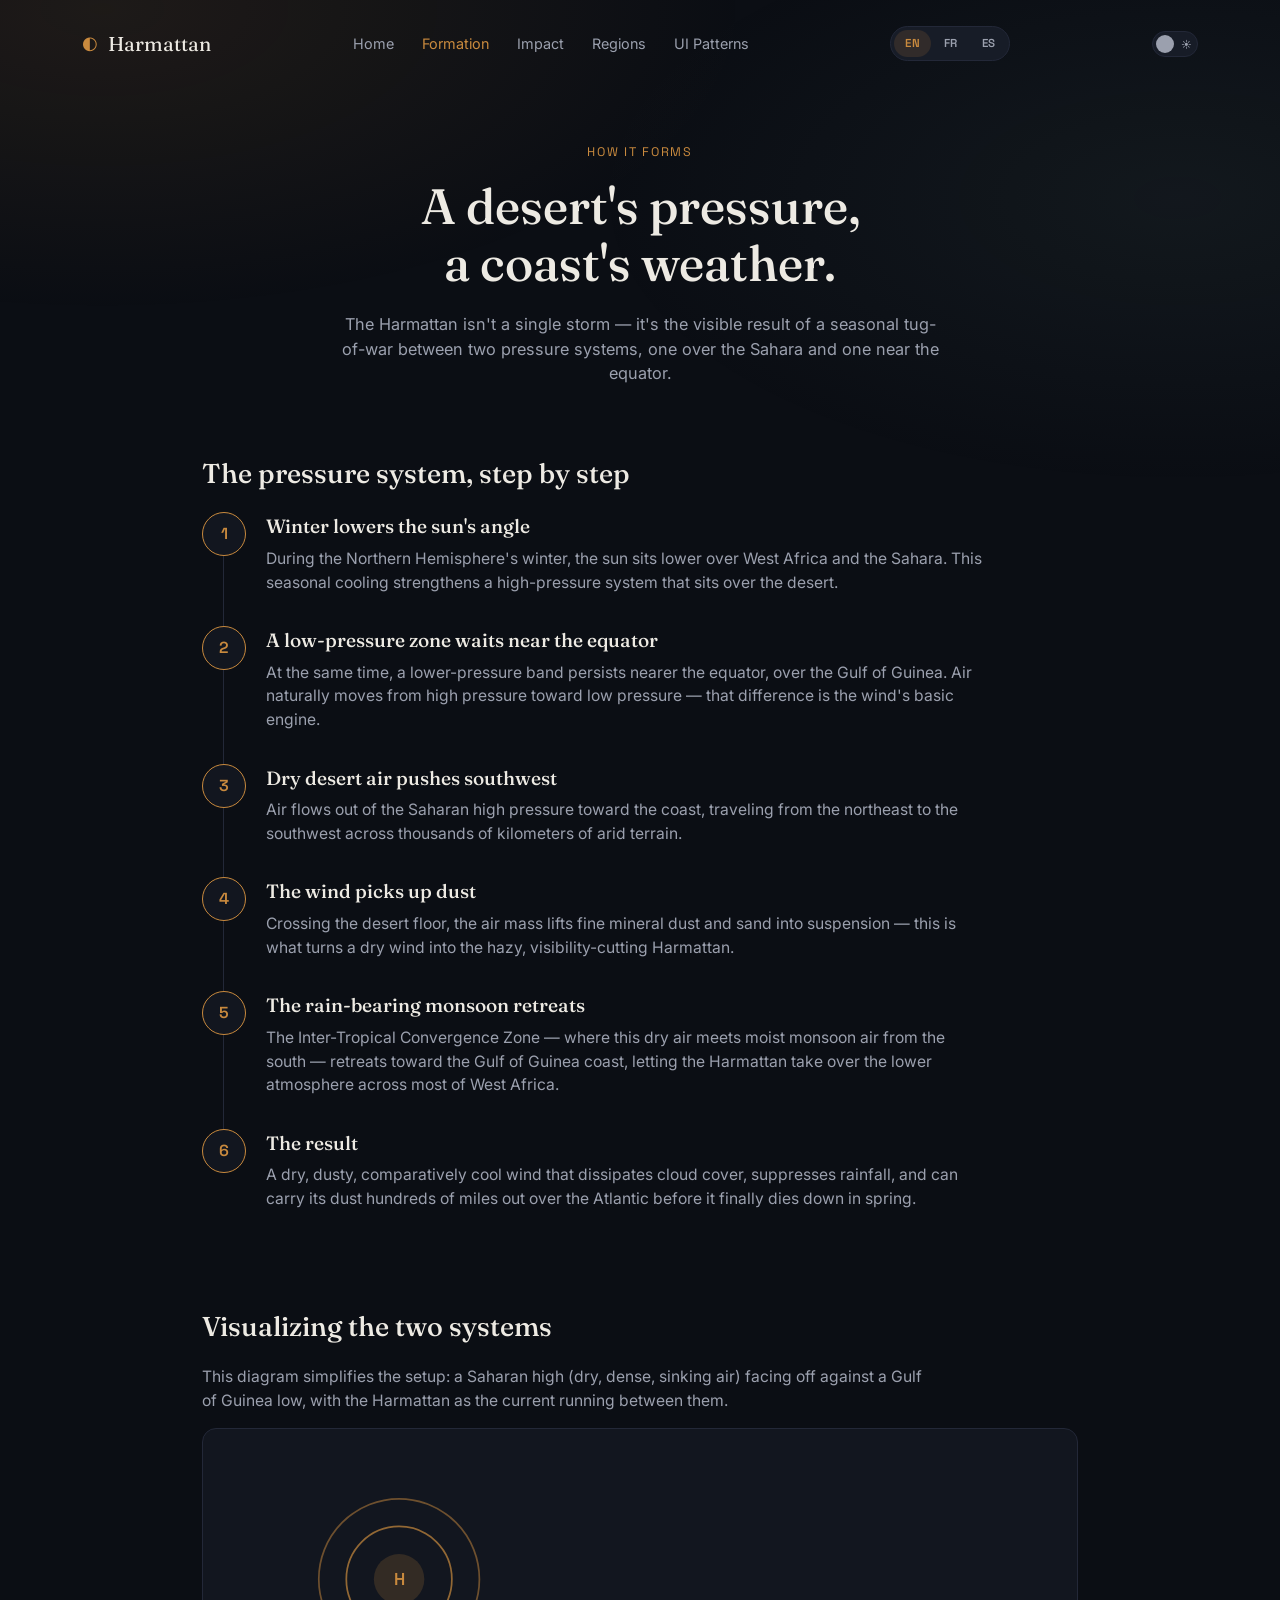
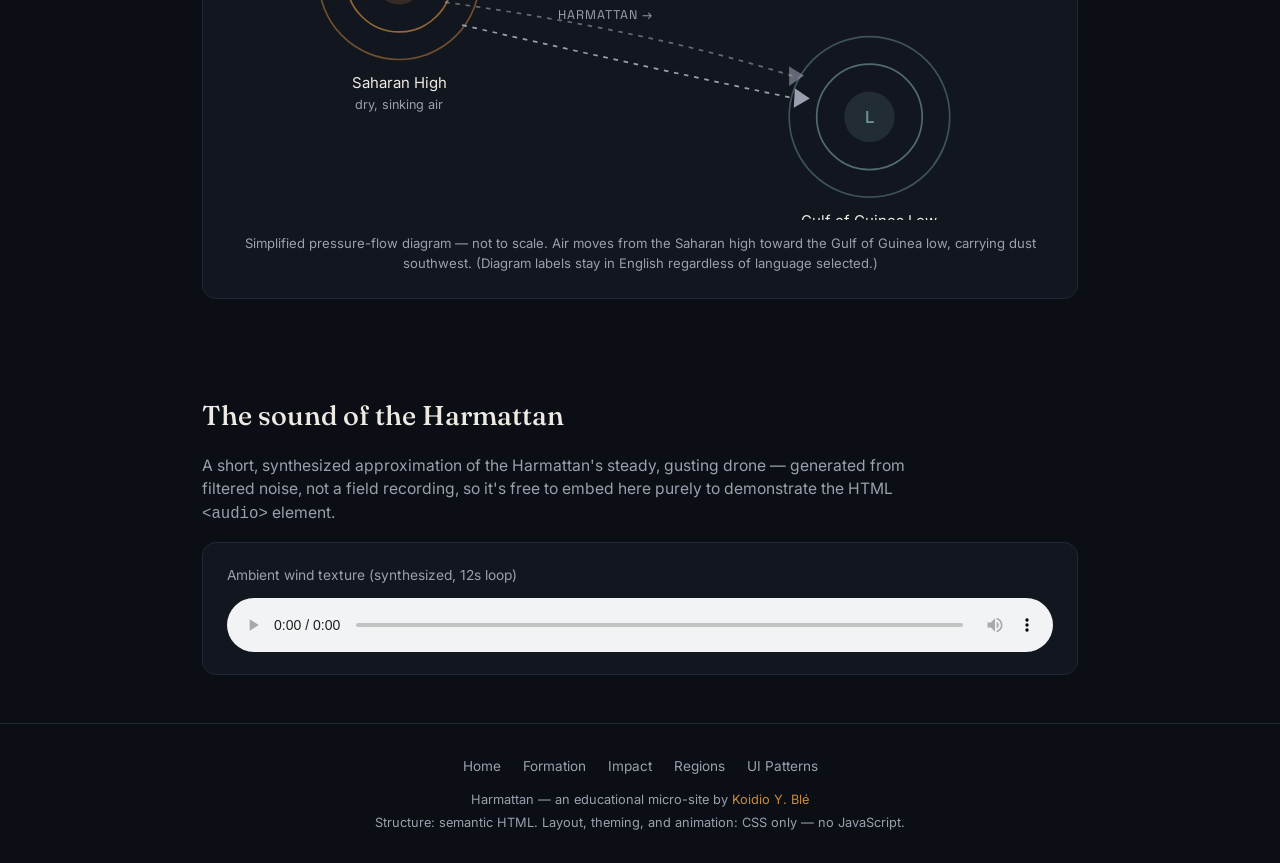
==== formation.html @ c4b786b5 "Add files via upload" ====
<!DOCTYPE html>
<html lang="en">
<head>
<meta charset="UTF-8">
<meta name="viewport" content="width=device-width, initial-scale=1.0">
<title>How the Harmattan forms — Harmattan</title>
<meta name="description" content="A step-by-step explanation of the atmospheric pressure systems that create the Harmattan wind each year.">
<link rel="preconnect" href="https://fonts.googleapis.com">
<link rel="preconnect" href="https://fonts.gstatic.com" crossorigin>
<link href="https://fonts.googleapis.com/css2?family=Fraunces:opsz,wght@9..144,400;9..144,500;9..144,600&family=Inter:wght@400;500;600&family=Space+Grotesk:wght@500;600;700&display=swap" rel="stylesheet">
<link rel="stylesheet" href="style.css">
</head>
<body>

  <div class="haze" aria-hidden="true"></div>

  <div class="controls visually-hidden-group">
    <input type="radio" name="lang" id="lang-en" checked>
    <input type="radio" name="lang" id="lang-fr">
    <input type="radio" name="lang" id="lang-es">
  </div>

  <header class="site-header">
    <div class="site-header__inner">
      <a href="index.html" class="brand">
        <span class="brand__mark">◐</span>
        <span class="brand__name">Harmattan</span>
      </a>
      <nav class="site-nav" aria-label="Main">
        <a href="index.html"><span lang="en">Home</span><span lang="fr">Accueil</span><span lang="es">Inicio</span></a>
        <a href="formation.html" aria-current="page"><span lang="en">Formation</span><span lang="fr">Formation</span><span lang="es">Formación</span></a>
        <a href="impact.html"><span lang="en">Impact</span><span lang="fr">Impact</span><span lang="es">Impacto</span></a>
        <a href="regions.html"><span lang="en">Regions</span><span lang="fr">Régions</span><span lang="es">Regiones</span></a>
        <a href="pricing.html"><span lang="en">UI Patterns</span><span lang="fr">Motifs UI</span><span lang="es">Patrones UI</span></a>
      </nav>
      <div class="lang-switch" role="group" aria-label="Language">
        <label for="lang-en" class="lang-switch__label">EN</label>
        <label for="lang-fr" class="lang-switch__label">FR</label>
        <label for="lang-es" class="lang-switch__label">ES</label>
      </div>
      <label class="switch switch--theme" aria-label="Toggle light and dark theme">
        <input type="checkbox" id="theme-switch">
        <span class="switch__track switch__track--theme"><span class="switch__thumb"></span></span>
      </label>
    </div>
  </header>

  <main>
    <section class="page-hero">
      <p class="eyebrow">
        <span lang="en">How it forms</span><span lang="fr">Comment il se forme</span><span lang="es">Cómo se forma</span>
      </p>
      <h1>
        <span lang="en">A desert's pressure,<br>a coast's weather.</span>
        <span lang="fr">La pression d'un désert,<br>la météo d'une côte.</span>
        <span lang="es">La presión de un desierto,<br>el clima de una costa.</span>
      </h1>
      <p class="page-hero__sub">
        <span lang="en">The Harmattan isn't a single storm — it's the visible result of a seasonal tug-of-war between two pressure systems, one over the Sahara and one near the equator.</span>
        <span lang="fr">L'Harmattan n'est pas une tempête isolée — c'est le résultat visible d'un bras de fer saisonnier entre deux systèmes de pression, l'un au-dessus du Sahara et l'autre près de l'équateur.</span>
        <span lang="es">El Harmattan no es una tormenta aislada: es el resultado visible de un pulso estacional entre dos sistemas de presión, uno sobre el Sahara y otro cerca del ecuador.</span>
      </p>
    </section>

    <section class="content-section">
      <h2>
        <span lang="en">The pressure system, step by step</span>
        <span lang="fr">Le système de pression, étape par étape</span>
        <span lang="es">El sistema de presión, paso a paso</span>
      </h2>
      <ol class="timeline">
        <li class="timeline__step">
          <span class="timeline__marker">1</span>
          <div class="timeline__body">
            <h3><span lang="en">Winter lowers the sun's angle</span><span lang="fr">L'hiver abaisse l'angle du soleil</span><span lang="es">El invierno reduce el ángulo del sol</span></h3>
            <p>
              <span lang="en">During the Northern Hemisphere's winter, the sun sits lower over West Africa and the Sahara. This seasonal cooling strengthens a high-pressure system that sits over the desert.</span>
              <span lang="fr">Pendant l'hiver de l'hémisphère Nord, le soleil est plus bas au-dessus de l'Afrique de l'Ouest et du Sahara. Ce refroidissement saisonnier renforce un système de haute pression installé sur le désert.</span>
              <span lang="es">Durante el invierno del hemisferio norte, el sol está más bajo sobre África Occidental y el Sahara. Este enfriamiento estacional fortalece un sistema de alta presión que se instala sobre el desierto.</span>
            </p>
          </div>
        </li>
        <li class="timeline__step">
          <span class="timeline__marker">2</span>
          <div class="timeline__body">
            <h3><span lang="en">A low-pressure zone waits near the equator</span><span lang="fr">Une zone de basse pression attend près de l'équateur</span><span lang="es">Una zona de baja presión espera cerca del ecuador</span></h3>
            <p>
              <span lang="en">At the same time, a lower-pressure band persists nearer the equator, over the Gulf of Guinea. Air naturally moves from high pressure toward low pressure — that difference is the wind's basic engine.</span>
              <span lang="fr">Dans le même temps, une bande de basse pression persiste plus près de l'équateur, au-dessus du golfe de Guinée. L'air se déplace naturellement de la haute vers la basse pression — cette différence est le moteur de base du vent.</span>
              <span lang="es">Al mismo tiempo, una franja de baja presión persiste más cerca del ecuador, sobre el golfo de Guinea. El aire se mueve naturalmente de la alta hacia la baja presión: esa diferencia es el motor básico del viento.</span>
            </p>
          </div>
        </li>
        <li class="timeline__step">
          <span class="timeline__marker">3</span>
          <div class="timeline__body">
            <h3><span lang="en">Dry desert air pushes southwest</span><span lang="fr">L'air sec du désert pousse vers le sud-ouest</span><span lang="es">El aire seco del desierto empuja hacia el suroeste</span></h3>
            <p>
              <span lang="en">Air flows out of the Saharan high pressure toward the coast, traveling from the northeast to the southwest across thousands of kilometers of arid terrain.</span>
              <span lang="fr">L'air s'écoule de la haute pression saharienne vers la côte, se déplaçant du nord-est vers le sud-ouest sur des milliers de kilomètres de terrain aride.</span>
              <span lang="es">El aire fluye desde la alta presión sahariana hacia la costa, desplazándose de noreste a suroeste a través de miles de kilómetros de terreno árido.</span>
            </p>
          </div>
        </li>
        <li class="timeline__step">
          <span class="timeline__marker">4</span>
          <div class="timeline__body">
            <h3><span lang="en">The wind picks up dust</span><span lang="fr">Le vent soulève la poussière</span><span lang="es">El viento levanta polvo</span></h3>
            <p>
              <span lang="en">Crossing the desert floor, the air mass lifts fine mineral dust and sand into suspension — this is what turns a dry wind into the hazy, visibility-cutting Harmattan.</span>
              <span lang="fr">En traversant le sol du désert, la masse d'air soulève de fines particules minérales et du sable en suspension — c'est ce qui transforme un vent sec en Harmattan brumeux, réduisant la visibilité.</span>
              <span lang="es">Al cruzar el suelo del desierto, la masa de aire levanta finas partículas minerales y arena en suspensión, lo que convierte un viento seco en el brumoso Harmattan que reduce la visibilidad.</span>
            </p>
          </div>
        </li>
        <li class="timeline__step">
          <span class="timeline__marker">5</span>
          <div class="timeline__body">
            <h3><span lang="en">The rain-bearing monsoon retreats</span><span lang="fr">La mousson porteuse de pluie recule</span><span lang="es">El monzón portador de lluvia se retira</span></h3>
            <p>
              <span lang="en">The Inter-Tropical Convergence Zone — where this dry air meets moist monsoon air from the south — retreats toward the Gulf of Guinea coast, letting the Harmattan take over the lower atmosphere across most of West Africa.</span>
              <span lang="fr">La zone de convergence intertropicale — où cet air sec rencontre l'air humide de la mousson venant du sud — recule vers la côte du golfe de Guinée, laissant l'Harmattan dominer la basse atmosphère sur la majeure partie de l'Afrique de l'Ouest.</span>
              <span lang="es">La zona de convergencia intertropical, donde este aire seco se encuentra con el aire húmedo del monzón proveniente del sur, retrocede hacia la costa del golfo de Guinea, permitiendo que el Harmattan domine la atmósfera baja en la mayor parte de África Occidental.</span>
            </p>
          </div>
        </li>
        <li class="timeline__step">
          <span class="timeline__marker">6</span>
          <div class="timeline__body">
            <h3><span lang="en">The result</span><span lang="fr">Le résultat</span><span lang="es">El resultado</span></h3>
            <p>
              <span lang="en">A dry, dusty, comparatively cool wind that dissipates cloud cover, suppresses rainfall, and can carry its dust hundreds of miles out over the Atlantic before it finally dies down in spring.</span>
              <span lang="fr">Un vent sec, poussiéreux et relativement frais qui dissipe la couverture nuageuse, supprime les précipitations, et peut transporter sa poussière sur des centaines de kilomètres au-dessus de l'Atlantique avant de finalement s'essouffler au printemps.</span>
              <span lang="es">Un viento seco, polvoriento y relativamente fresco que disipa la cobertura de nubes, suprime las precipitaciones y puede transportar su polvo cientos de kilómetros sobre el Atlántico antes de finalmente disiparse en primavera.</span>
            </p>
          </div>
        </li>
      </ol>
    </section>

    <section class="content-section">
      <h2>
        <span lang="en">Visualizing the two systems</span>
        <span lang="fr">Visualiser les deux systèmes</span>
        <span lang="es">Visualizando los dos sistemas</span>
      </h2>
      <p>
        <span lang="en">This diagram simplifies the setup: a Saharan high (dry, dense, sinking air) facing off against a Gulf of Guinea low, with the Harmattan as the current running between them.</span>
        <span lang="fr">Ce schéma simplifie la situation : un anticyclone saharien (air sec, dense, descendant) face à une dépression du golfe de Guinée, l'Harmattan étant le courant qui circule entre les deux.</span>
        <span lang="es">Este diagrama simplifica la situación: un anticiclón sahariano (aire seco, denso, descendente) frente a una baja presión del golfo de Guinea, con el Harmattan como la corriente que fluye entre ambos.</span>
      </p>
      <figure class="figure">
        <svg viewBox="0 0 720 320" xmlns="http://www.w3.org/2000/svg" role="img" aria-labelledby="pressure-diagram-title">
          <title id="pressure-diagram-title">Diagram of the Saharan high-pressure system pushing dry air southwest toward the Gulf of Guinea low-pressure zone</title>

          <circle cx="150" cy="110" r="70" fill="none" stroke="var(--accent)" stroke-width="1.5" opacity="0.5"/>
          <circle cx="150" cy="110" r="46" fill="none" stroke="var(--accent)" stroke-width="1.5" opacity="0.7"/>
          <circle cx="150" cy="110" r="22" fill="var(--accent)" opacity="0.18"/>
          <text x="150" y="115" text-anchor="middle" font-family="var(--font-mono)" font-size="15" font-weight="600" fill="var(--accent)">H</text>
          <text x="150" y="205" text-anchor="middle" font-family="var(--font-body)" font-size="13" fill="var(--text)">Saharan High</text>
          <text x="150" y="223" text-anchor="middle" font-family="var(--font-body)" font-size="11" fill="var(--text-dim)">dry, sinking air</text>

          <circle cx="560" cy="230" r="70" fill="none" stroke="var(--teal)" stroke-width="1.5" opacity="0.5"/>
          <circle cx="560" cy="230" r="46" fill="none" stroke="var(--teal)" stroke-width="1.5" opacity="0.7"/>
          <circle cx="560" cy="230" r="22" fill="var(--teal)" opacity="0.18"/>
          <text x="560" y="235" text-anchor="middle" font-family="var(--font-mono)" font-size="15" font-weight="600" fill="var(--teal)">L</text>
          <text x="560" y="325" text-anchor="middle" font-family="var(--font-body)" font-size="13" fill="var(--text)">Gulf of Guinea Low</text>

          <path d="M 205 150 Q 380 190 500 215" fill="none" stroke="var(--text-dim)" stroke-width="1.5" stroke-dasharray="4 5"/>
          <path d="M 495 205 L 508 214 L 494 222 Z" fill="var(--text-dim)"/>

          <path d="M 190 130 Q 370 155 495 195" fill="none" stroke="var(--text-dim)" stroke-width="1.5" stroke-dasharray="4 5" opacity="0.6"/>
          <path d="M 490 186 L 503 194 L 490 203 Z" fill="var(--text-dim)" opacity="0.6"/>

          <text x="330" y="145" text-anchor="middle" font-family="var(--font-mono)" font-size="11" letter-spacing="0.08em" fill="var(--text-dim)">HARMATTAN →</text>
        </svg>
        <figcaption>
          <span lang="en">Simplified pressure-flow diagram — not to scale. Air moves from the Saharan high toward the Gulf of Guinea low, carrying dust southwest. (Diagram labels stay in English regardless of language selected.)</span>
          <span lang="fr">Schéma simplifié du flux de pression — pas à l'échelle. L'air se déplace de l'anticyclone saharien vers la dépression du golfe de Guinée, transportant la poussière vers le sud-ouest. (Les étiquettes du schéma restent en anglais quelle que soit la langue choisie.)</span>
          <span lang="es">Diagrama simplificado del flujo de presión, sin escala. El aire se mueve desde el anticiclón sahariano hacia la baja presión del golfo de Guinea, transportando polvo hacia el suroeste. (Las etiquetas del diagrama permanecen en inglés sin importar el idioma elegido.)</span>
        </figcaption>
      </figure>
    </section>

    <section class="content-section">
      <h2>
        <span lang="en">The sound of the Harmattan</span>
        <span lang="fr">Le son de l'Harmattan</span>
        <span lang="es">El sonido del Harmattan</span>
      </h2>
      <p>
        <span lang="en">A short, synthesized approximation of the Harmattan's steady, gusting drone — generated from filtered noise, not a field recording, so it's free to embed here purely to demonstrate the HTML <code>&lt;audio&gt;</code> element.</span>
        <span lang="fr">Une courte approximation synthétisée du bourdonnement constant et venteux de l'Harmattan — générée à partir de bruit filtré, et non d'un enregistrement de terrain, ce qui permet de l'intégrer ici librement pour démontrer l'élément HTML <code>&lt;audio&gt;</code>.</span>
        <span lang="es">Una breve aproximación sintetizada del zumbido constante y racheado del Harmattan, generada a partir de ruido filtrado y no de una grabación de campo, por lo que se puede incorporar aquí libremente solo para demostrar el elemento HTML <code>&lt;audio&gt;</code>.</span>
      </p>
      <div class="audio-block">
        <p>
          <span lang="en">Ambient wind texture (synthesized, 12s loop)</span>
          <span lang="fr">Texture sonore de vent ambiant (synthétisée, boucle de 12 s)</span>
          <span lang="es">Textura de viento ambiental (sintetizada, bucle de 12 s)</span>
        </p>
        <audio controls loop>
          <source src="assets/wind-ambience.wav" type="audio/wav">
          <span lang="en">Your browser doesn't support embedded audio — you can still open <a href="assets/wind-ambience.wav">the audio file directly</a>.</span>
          <span lang="fr">Votre navigateur ne prend pas en charge l'audio intégré — vous pouvez tout de même ouvrir <a href="assets/wind-ambience.wav">le fichier audio directement</a>.</span>
          <span lang="es">Tu navegador no admite audio incorporado — aún puedes abrir <a href="assets/wind-ambience.wav">el archivo de audio directamente</a>.</span>
        </audio>
      </div>
    </section>
  </main>

  <footer class="site-footer-unified">
    <nav class="site-footer-unified__nav" aria-label="Footer">
      <a href="index.html"><span lang="en">Home</span><span lang="fr">Accueil</span><span lang="es">Inicio</span></a>
      <a href="formation.html"><span lang="en">Formation</span><span lang="fr">Formation</span><span lang="es">Formación</span></a>
      <a href="impact.html"><span lang="en">Impact</span><span lang="fr">Impact</span><span lang="es">Impacto</span></a>
      <a href="regions.html"><span lang="en">Regions</span><span lang="fr">Régions</span><span lang="es">Regiones</span></a>
      <a href="pricing.html"><span lang="en">UI Patterns</span><span lang="fr">Motifs UI</span><span lang="es">Patrones UI</span></a>
    </nav>
    <p>
      <span lang="en">Harmattan — an educational micro-site by</span>
      <span lang="fr">Harmattan — un micro-site éducatif par</span>
      <span lang="es">Harmattan — un micrositio educativo por</span>
      <a class="brand-link" href="https://koidioble.com">Koidio Y. Blé</a>
    </p>
    <p>
      <span lang="en">Structure: semantic HTML. Layout, theming, and animation: CSS only — no JavaScript.</span>
      <span lang="fr">Structure : HTML sémantique. Mise en page, thèmes et animation : CSS uniquement — sans JavaScript.</span>
      <span lang="es">Estructura: HTML semántico. Diseño, temas y animación: solo CSS, sin JavaScript.</span>
    </p>
  </footer>

</body>
</html>
---- style.css ----
/* ============================
   Tokens
   ============================ */
:root {
  --bg:          #0B0E14;
  --surface:     #12161F;
  --surface-2:   #171C27;
  --border:      #232838;
  --text:        #EDEAE3;
  --text-dim:    #9BA0AE;
  --accent:      #C98A3E;
  --accent-soft: rgba(201, 138, 62, 0.14);
  --teal:        #6B8F8F;
  --shadow:      0 20px 60px rgba(0, 0, 0, 0.45);

  --font-display: 'Fraunces', serif;
  --font-body:    'Inter', sans-serif;
  --font-mono:    'Space Grotesk', sans-serif;
}

/* Light theme: swapped in purely with CSS when #theme-switch is checked,
   anywhere in the document — no JavaScript, no class toggling. */
:root:has(#theme-switch:checked) {
  --bg:          #F1EAD9;
  --surface:     #FFFFFF;
  --surface-2:   #ECE3CE;
  --border:      #DED2B3;
  --text:        #221D14;
  --text-dim:    #6E6350;
  --accent-soft: rgba(201, 138, 62, 0.18);
  --shadow:      0 20px 50px rgba(80, 60, 20, 0.12);
}

/* ============================
   Reset
   ============================ */
* { margin: 0; padding: 0; box-sizing: border-box; }

html { scroll-behavior: smooth; }

body {
  background: var(--bg);
  color: var(--text);
  font-family: var(--font-body);
  line-height: 1.5;
  overflow-x: hidden;
  position: relative;
  transition: background 0.35s ease, color 0.35s ease;
}

a { color: inherit; text-decoration: none; }
ul { list-style: none; }

:focus-visible {
  outline: 2px solid var(--accent);
  outline-offset: 3px;
}

/* ============================
   Signature element: the haze
   A slow, faint drift of warm light across the dark sky.
   ============================ */
.haze {
  position: fixed;
  inset: -20% -20%;
  z-index: 0;
  pointer-events: none;
  background:
    radial-gradient(60% 40% at 20% 15%, rgba(201, 138, 62, 0.10), transparent 60%),
    radial-gradient(50% 35% at 80% 30%, rgba(107, 143, 143, 0.08), transparent 65%);
  animation: drift 40s ease-in-out infinite alternate;
}

@keyframes drift {
  from { transform: translateX(-2%) translateY(0); }
  to   { transform: translateX(2%) translateY(1%); }
}

@media (prefers-reduced-motion: reduce) {
  .haze { animation: none; }
}

/* ============================
   Language switching (pure CSS via :has())
   Default = English. Radios anywhere in the document flip visibility
   of every [lang] span through the same mechanism.
   ============================ */
.visually-hidden-group {
  position: absolute;
  width: 1px;
  height: 1px;
  overflow: hidden;
  clip: rect(0 0 0 0);
  white-space: nowrap;
}

.visually-hidden {
  position: absolute;
  width: 1px;
  height: 1px;
  overflow: hidden;
  clip: rect(0 0 0 0);
  white-space: nowrap;
}

[lang="fr"], [lang="es"] { display: none; }
[lang="en"] { display: inline; }

body:has(#lang-fr:checked) [lang="en"],
body:has(#lang-fr:checked) [lang="es"] { display: none; }
body:has(#lang-fr:checked) [lang="fr"] { display: inline; }

body:has(#lang-es:checked) [lang="en"],
body:has(#lang-es:checked) [lang="fr"] { display: none; }
body:has(#lang-es:checked) [lang="es"] { display: inline; }

.lang-switch {
  display: flex;
  gap: 2px;
  padding: 3px;
  background: var(--surface-2);
  border: 1px solid var(--border);
  border-radius: 999px;
}

.lang-switch__label {
  font-family: var(--font-mono);
  font-size: 0.72rem;
  font-weight: 600;
  letter-spacing: 0.03em;
  padding: 5px 11px;
  border-radius: 999px;
  color: var(--text-dim);
  cursor: pointer;
  transition: background 0.2s ease, color 0.2s ease;
}

.lang-switch__label:hover { color: var(--text); }

body:has(#lang-en:checked) .lang-switch__label[for="lang-en"],
body:has(#lang-fr:checked) .lang-switch__label[for="lang-fr"],
body:has(#lang-es:checked) .lang-switch__label[for="lang-es"] {
  background: var(--accent-soft);
  color: var(--accent);
}

/* ============================
   Theme toggle (pure CSS via :has(), styling lives on :root above)
   ============================ */
.switch--theme {
  position: relative;
  display: inline-flex;
  width: 46px;
  height: 26px;
  cursor: pointer;
}

.switch__track--theme {
  position: absolute;
  inset: 0;
  background: var(--surface-2);
  border: 1px solid var(--border);
  border-radius: 999px;
  transition: background 0.2s ease, border-color 0.2s ease;
}

.switch__track--theme::before,
.switch__track--theme::after {
  position: absolute;
  top: 50%;
  transform: translateY(-50%);
  font-size: 10px;
  line-height: 1;
}

.switch__track--theme::before {
  content: '☾';
  left: 5px;
  color: var(--text-dim);
}

.switch__track--theme::after {
  content: '☀';
  right: 5px;
  color: var(--text-dim);
}

.switch--theme .switch__thumb {
  position: absolute;
  top: 3px;
  left: 3px;
  width: 18px;
  height: 18px;
  border-radius: 50%;
  background: var(--text-dim);
  transition: transform 0.25s ease, background 0.25s ease;
  z-index: 1;
}

body:has(#theme-switch:checked) .switch__track--theme {
  background: var(--accent-soft);
  border-color: var(--accent);
}

body:has(#theme-switch:checked) .switch--theme .switch__thumb {
  transform: translateX(20px);
  background: var(--accent);
}

/* ============================
   Unified site header (used on every page)
   ============================ */
.site-header {
  position: relative;
  z-index: 5;
}

.site-header__inner {
  display: flex;
  align-items: center;
  justify-content: space-between;
  max-width: 1180px;
  margin: 0 auto;
  padding: 26px 32px;
}

.brand {
  display: flex;
  align-items: center;
  gap: 10px;
  font-family: var(--font-display);
  font-size: 1.25rem;
  color: var(--text);
}

.brand__mark { color: var(--accent); font-size: 1.1rem; }

.site-nav {
  display: flex;
  align-items: center;
  gap: 28px;
  font-size: 0.9rem;
  color: var(--text-dim);
}

.site-nav a { transition: color 0.2s ease; }
.site-nav a:hover { color: var(--text); }
.site-nav a[aria-current="page"] { color: var(--accent); }

.playground-note {
  position: relative;
  z-index: 2;
  max-width: 720px;
  margin: 0 auto 8px;
  padding: 14px 32px;
  text-align: center;
  font-size: 0.85rem;
  color: var(--text-dim);
}

.playground-note a { color: var(--accent); }

/* ============================
   Shared content-page layout
   ============================ */
.page-hero {
  position: relative;
  z-index: 2;
  max-width: 820px;
  margin: 0 auto;
  padding: 56px 32px 20px;
  text-align: center;
}

.page-hero .eyebrow { margin-bottom: 16px; }

.page-hero h1 {
  font-family: var(--font-display);
  font-weight: 500;
  font-size: clamp(2rem, 4.6vw, 3.1rem);
  line-height: 1.15;
}

.page-hero__sub {
  margin: 20px auto 0;
  max-width: 600px;
  color: var(--text-dim);
  font-size: 1.02rem;
}

.content-section {
  position: relative;
  z-index: 2;
  max-width: 940px;
  margin: 0 auto;
  padding: 48px 32px;
}

.content-section h2 {
  font-family: var(--font-display);
  font-weight: 500;
  font-size: 1.7rem;
  margin-bottom: 18px;
}

.content-section h3 {
  font-family: var(--font-display);
  font-weight: 500;
  font-size: 1.2rem;
  margin-bottom: 10px;
}

.content-section p {
  color: var(--text-dim);
  font-size: 0.98rem;
  margin-bottom: 16px;
  max-width: 72ch;
}

.content-section p:last-child { margin-bottom: 0; }

.source-note {
  font-size: 0.82rem !important;
  font-style: italic;
  opacity: 0.8;
}

/* ============================
   Quick-facts table (Home)
   ============================ */
.data-table-wrap {
  overflow-x: auto;
  border: 1px solid var(--border);
  border-radius: 14px;
  background: var(--surface);
}

.data-table {
  width: 100%;
  border-collapse: collapse;
  font-size: 0.92rem;
}

.data-table caption {
  text-align: left;
  padding: 18px 22px 4px;
  font-family: var(--font-mono);
  font-size: 0.72rem;
  letter-spacing: 0.1em;
  text-transform: uppercase;
  color: var(--accent);
}

.data-table th,
.data-table td {
  text-align: left;
  padding: 14px 22px;
  border-top: 1px solid var(--border);
  vertical-align: top;
}

.data-table thead th {
  border-top: none;
  color: var(--text-dim);
  font-weight: 500;
  font-size: 0.78rem;
  text-transform: uppercase;
  letter-spacing: 0.06em;
}

.data-table tbody th {
  color: var(--text);
  font-weight: 600;
  white-space: nowrap;
  width: 30%;
}

.data-table td { color: var(--text-dim); }

.data-table tbody tr {
  transition: background 0.2s ease;
}

.data-table tbody tr:hover {
  background: var(--surface-2);
}

/* ============================
   Page nav cards (Home: "what's on this site")
   ============================ */
.page-grid {
  display: grid;
  grid-template-columns: repeat(3, 1fr);
  gap: 20px;
}

.page-card {
  display: block;
  background: var(--surface);
  border: 1px solid var(--border);
  border-radius: 14px;
  padding: 26px;
  transition: transform 0.25s ease, border-color 0.25s ease;
}

.page-card:hover {
  transform: translateY(-4px);
  border-color: var(--accent);
}

.page-card__index {
  font-family: var(--font-mono);
  font-size: 0.75rem;
  color: var(--accent);
  margin-bottom: 10px;
}

.page-card h3 { margin-bottom: 8px; }

.page-card p {
  font-size: 0.88rem;
  margin-bottom: 0;
}

/* ============================
   Timeline (Formation page)
   ============================ */
.timeline {
  display: flex;
  flex-direction: column;
  gap: 0;
}

.timeline__step {
  position: relative;
  display: grid;
  grid-template-columns: 44px 1fr;
  gap: 20px;
  padding-bottom: 32px;
}

.timeline__step:last-child { padding-bottom: 0; }

.timeline__marker {
  width: 44px;
  height: 44px;
  border-radius: 50%;
  background: var(--surface);
  border: 1px solid var(--accent);
  color: var(--accent);
  font-family: var(--font-mono);
  font-weight: 600;
  display: flex;
  align-items: center;
  justify-content: center;
  position: relative;
  z-index: 1;
}

.timeline__step:not(:last-child)::before {
  content: '';
  position: absolute;
  left: 21px;
  top: 44px;
  bottom: -32px;
  width: 1px;
  background: var(--border);
}

.timeline__body h3 { margin-bottom: 6px; }
.timeline__body p { margin-bottom: 0; }

/* ============================
   SVG figures
   ============================ */
.figure {
  margin: 8px 0 0;
  background: var(--surface);
  border: 1px solid var(--border);
  border-radius: 14px;
  padding: 24px;
}

.figure svg { width: 100%; height: auto; display: block; }

.figure figcaption {
  margin-top: 14px;
  font-size: 0.82rem;
  color: var(--text-dim);
  text-align: center;
}

/* ============================
   Audio block
   ============================ */
.audio-block {
  display: flex;
  flex-direction: column;
  gap: 12px;
  background: var(--surface);
  border: 1px solid var(--border);
  border-radius: 14px;
  padding: 22px 24px;
}

.audio-block p {
  margin: 0;
  font-size: 0.86rem;
}

.audio-block audio {
  width: 100%;
}

/* ============================
   Impact cards (Impact page)
   ============================ */
.impact-grid {
  display: grid;
  grid-template-columns: repeat(2, 1fr);
  gap: 20px;
  margin-bottom: 40px;
}

.impact-card {
  background: var(--surface);
  border: 1px solid var(--border);
  border-radius: 14px;
  padding: 26px;
  transition: transform 0.25s ease, border-color 0.25s ease;
}

.impact-card:hover {
  transform: translateY(-3px);
  border-color: #2c3244;
}

.impact-card__icon {
  width: 36px;
  height: 36px;
  margin-bottom: 14px;
  color: var(--accent);
}

.impact-card h3 { margin-bottom: 8px; }
.impact-card p { font-size: 0.9rem; margin-bottom: 0; }

/* ============================
   CSS-only bar chart (Regions page)
   ============================ */
.bar-chart {
  display: flex;
  flex-direction: column;
  gap: 16px;
}

.bar-row {
  display: grid;
  grid-template-columns: 160px 1fr 60px;
  align-items: center;
  gap: 14px;
  font-size: 0.88rem;
}

.bar-row__label { color: var(--text); }

.bar-row__track {
  background: var(--surface-2);
  border: 1px solid var(--border);
  border-radius: 999px;
  height: 14px;
  overflow: hidden;
}

.bar-row__fill {
  height: 100%;
  background: linear-gradient(90deg, var(--accent), var(--teal));
  border-radius: 999px;
  animation: bar-grow 1.1s ease-out both;
  transform-origin: left;
}

@keyframes bar-grow {
  from { transform: scaleX(0); }
  to   { transform: scaleX(1); }
}

@media (prefers-reduced-motion: reduce) {
  .bar-row__fill { animation: none; }
}

.bar-row__value {
  text-align: right;
  color: var(--text-dim);
  font-family: var(--font-mono);
  font-size: 0.82rem;
}

/* ============================
   Sources list
   ============================ */
.sources-list {
  display: flex;
  flex-direction: column;
  gap: 10px;
  padding-left: 0;
}

.sources-list li {
  list-style: none;
  padding-left: 20px;
  position: relative;
  font-size: 0.9rem;
  color: var(--text-dim);
}

.sources-list li::before {
  content: '—';
  position: absolute;
  left: 0;
  color: var(--accent);
}

.sources-list a { color: var(--text); text-decoration: underline; text-decoration-color: var(--border); }
.sources-list a:hover { text-decoration-color: var(--accent); }

/* ============================
   Unified site footer
   ============================ */
.site-footer-unified {
  position: relative;
  z-index: 2;
  border-top: 1px solid var(--border);
  padding: 32px;
  text-align: center;
}

.site-footer-unified__nav {
  display: flex;
  justify-content: center;
  gap: 22px;
  margin-bottom: 14px;
  font-size: 0.85rem;
}

.site-footer-unified__nav a { color: var(--text-dim); }
.site-footer-unified__nav a:hover { color: var(--text); }

.site-footer-unified p {
  font-size: 0.8rem;
  color: var(--text-dim);
  margin: 4px 0 0;
}

.site-footer-unified a.brand-link { color: var(--accent); }

/* ============================
   Fade-in entrance (subtle, respects reduced motion)
   ============================ */
@keyframes fade-up {
  from { opacity: 0; transform: translateY(8px); }
  to   { opacity: 1; transform: translateY(0); }
}

.page-hero, .content-section {
  animation: fade-up 0.5s ease-out both;
}

@media (prefers-reduced-motion: reduce) {
  .page-hero, .content-section { animation: none; }
}

@media (max-width: 880px) {
  .page-grid { grid-template-columns: 1fr; }
  .impact-grid { grid-template-columns: 1fr; }
  .bar-row { grid-template-columns: 110px 1fr 50px; }
  .site-nav { gap: 16px; }
}

@media (max-width: 620px) {
  .site-nav a:not([aria-current]) { font-size: 0.84rem; }
  .data-table th, .data-table td { padding: 10px 14px; }
}

/* ============================
   Nav
   ============================ */
.nav {
  position: relative;
  z-index: 2;
  display: flex;
  align-items: center;
  justify-content: space-between;
  max-width: 1180px;
  margin: 0 auto;
  padding: 28px 32px;
}

.nav__brand {
  display: flex;
  align-items: center;
  gap: 10px;
  font-family: var(--font-display);
  font-size: 1.25rem;
  letter-spacing: 0.01em;
}

.nav__mark {
  color: var(--accent);
  font-size: 1.1rem;
}

.nav__right {
  display: flex;
  align-items: center;
  gap: 22px;
}

.nav__links {
  display: flex;
  align-items: center;
  gap: 32px;
  font-size: 0.92rem;
  color: var(--text-dim);
}

.nav__links a:hover { color: var(--text); }

.nav__cta {
  border: 1px solid var(--border);
  padding: 8px 18px;
  border-radius: 999px;
  color: var(--text) !important;
  transition: border-color 0.2s ease;
}

.nav__cta:hover { border-color: var(--accent); }

/* ============================
   Hero
   ============================ */
.hero {
  position: relative;
  z-index: 2;
  max-width: 780px;
  margin: 0 auto;
  padding: 64px 32px 40px;
  text-align: center;
}

.eyebrow {
  font-family: var(--font-mono);
  font-size: 0.78rem;
  letter-spacing: 0.14em;
  text-transform: uppercase;
  color: var(--accent);
  margin-bottom: 18px;
}

.hero h1 {
  font-family: var(--font-display);
  font-weight: 500;
  font-size: clamp(2.2rem, 5vw, 3.4rem);
  line-height: 1.12;
  letter-spacing: -0.01em;
}

.hero__sub {
  margin: 22px auto 0;
  max-width: 520px;
  color: var(--text-dim);
  font-size: 1.02rem;
}

/* ============================
   Billing toggle (pure CSS, no JS)
   ============================ */
.toggle {
  display: flex;
  align-items: center;
  justify-content: center;
  gap: 16px;
  margin-top: 44px;
}

.toggle__label {
  font-size: 0.92rem;
  color: var(--text-dim);
  transition: color 0.2s ease;
}

.toggle__save {
  display: inline-block;
  margin-left: 6px;
  padding: 2px 8px;
  border-radius: 999px;
  background: var(--accent-soft);
  color: var(--accent);
  font-family: var(--font-mono);
  font-size: 0.72rem;
  font-weight: 600;
}

.switch {
  position: relative;
  display: inline-block;
  width: 46px;
  height: 26px;
}

.switch input {
  position: absolute;
  opacity: 0;
  width: 100%;
  height: 100%;
  margin: 0;
  cursor: pointer;
  z-index: 1;
}

.switch__track {
  position: absolute;
  inset: 0;
  background: var(--surface-2);
  border: 1px solid var(--border);
  border-radius: 999px;
  transition: background 0.2s ease, border-color 0.2s ease;
}

.switch__thumb {
  position: absolute;
  top: 3px;
  left: 3px;
  width: 18px;
  height: 18px;
  border-radius: 50%;
  background: var(--text-dim);
  transition: transform 0.25s ease, background 0.25s ease;
}

.switch input:checked ~ .switch__track {
  background: var(--accent-soft);
  border-color: var(--accent);
}

.switch input:checked ~ .switch__track .switch__thumb {
  transform: translateX(20px);
  background: var(--accent);
}

/* Default state: monthly prices show, yearly hidden */
.price-year { display: none; }
.price-month { display: inline; }

/* When checked: flip which price shows, using :has() at the container level */
.toggle:has(#billing-toggle:checked) .price-month { display: none; }
.toggle:has(#billing-toggle:checked) .price-year  { display: inline; }
.toggle:has(#billing-toggle:checked) .toggle__label--month { color: var(--text-dim); }
.toggle:has(#billing-toggle:checked) .toggle__label--year  { color: var(--text); }
.toggle:not(:has(#billing-toggle:checked)) .toggle__label--month { color: var(--text); }

/* Fallback for browsers without :has() -- prices default to monthly, still fully usable */

/* ============================
   Pricing cards
   ============================ */
.plans {
  position: relative;
  z-index: 2;
  max-width: 1080px;
  margin: 56px auto 0;
  padding: 0 32px 100px;
  display: grid;
  grid-template-columns: repeat(3, 1fr);
  gap: 24px;
  align-items: start;
}

.plan {
  background: var(--surface);
  border: 1px solid var(--border);
  border-radius: 18px;
  padding: 36px 28px;
  display: flex;
  flex-direction: column;
  gap: 24px;
  transition: transform 0.25s ease, border-color 0.25s ease;
}

.plan:hover {
  transform: translateY(-4px);
  border-color: #2c3244;
}

.plan--featured {
  background: linear-gradient(180deg, var(--surface-2), var(--surface));
  border-color: var(--accent);
  box-shadow: var(--shadow);
  position: relative;
  transform: translateY(-10px);
}

.plan--featured:hover { transform: translateY(-14px); }

.plan__badge {
  position: absolute;
  top: -13px;
  left: 28px;
  background: var(--accent);
  color: #17110a;
  font-family: var(--font-mono);
  font-size: 0.7rem;
  font-weight: 700;
  letter-spacing: 0.04em;
  text-transform: uppercase;
  padding: 4px 12px;
  border-radius: 999px;
}

.plan__head h2 {
  font-family: var(--font-display);
  font-weight: 500;
  font-size: 1.5rem;
}

.plan__desc {
  margin-top: 8px;
  color: var(--text-dim);
  font-size: 0.92rem;
  min-height: 42px;
}

.plan__price {
  font-family: var(--font-mono);
  font-weight: 600;
  font-size: 2.6rem;
  display: flex;
  align-items: baseline;
  gap: 6px;
}

.plan__period {
  font-family: var(--font-body);
  font-weight: 400;
  font-size: 0.95rem;
  color: var(--text-dim);
}

.plan__features {
  display: flex;
  flex-direction: column;
  gap: 12px;
  font-size: 0.92rem;
  color: var(--text);
  flex-grow: 1;
}

.plan__features li {
  padding-left: 22px;
  position: relative;
  color: var(--text-dim);
}

.plan__features li::before {
  content: '—';
  position: absolute;
  left: 0;
  color: var(--accent);
}

.plan__cta {
  display: block;
  text-align: center;
  padding: 13px;
  border-radius: 10px;
  font-weight: 500;
  font-size: 0.95rem;
  transition: opacity 0.2s ease, background 0.2s ease;
}

.plan__cta--solid {
  background: var(--accent);
  color: #17110a;
}

.plan__cta--solid:hover { opacity: 0.88; }

.plan__cta--ghost {
  border: 1px solid var(--border);
  color: var(--text);
}

.plan__cta--ghost:hover { border-color: var(--accent); }

/* ============================
   FAQ
   ============================ */
.faq {
  position: relative;
  z-index: 2;
  max-width: 1080px;
  margin: 0 auto;
  padding: 0 32px 120px;
}

.faq h3 {
  font-family: var(--font-display);
  font-weight: 500;
  font-size: 1.7rem;
  text-align: center;
  margin-bottom: 44px;
}

.faq__grid {
  display: grid;
  grid-template-columns: repeat(3, 1fr);
  gap: 28px;
}

.faq__item h4 {
  font-size: 1rem;
  margin-bottom: 10px;
}

.faq__item p {
  color: var(--text-dim);
  font-size: 0.9rem;
}

/* ============================
   Footer
   ============================ */
.site-footer {
  position: relative;
  z-index: 2;
  border-top: 1px solid var(--border);
  padding: 28px 32px;
  display: flex;
  justify-content: center;
  gap: 10px;
  flex-wrap: wrap;
  color: var(--text-dim);
  font-size: 0.82rem;
}

.site-footer__dot { color: var(--border); }

/* ============================
   Sign-in modal (pure CSS via :target)
   ============================ */
.modal {
  position: fixed;
  inset: 0;
  z-index: 100;
  display: none;
  align-items: center;
  justify-content: center;
  padding: 24px;
}

.modal:target {
  display: flex;
  animation: modal-in 0.2s ease;
}

@keyframes modal-in {
  from { opacity: 0; }
  to   { opacity: 1; }
}

.modal__scrim {
  position: absolute;
  inset: 0;
  background: rgba(4, 5, 8, 0.72);
  backdrop-filter: blur(3px);
}

.modal__card {
  position: relative;
  z-index: 1;
  width: 100%;
  max-width: 420px;
  max-height: 90vh;
  overflow-y: auto;
  background: var(--surface);
  border: 1px solid var(--border);
  border-radius: 18px;
  padding: 36px 32px;
  box-shadow: var(--shadow);
}

.modal__close {
  position: absolute;
  top: 18px;
  right: 18px;
  color: var(--text-dim);
  font-size: 0.9rem;
  line-height: 1;
  padding: 6px;
  border-radius: 6px;
  transition: color 0.2s ease, background 0.2s ease;
}

.modal__close:hover {
  color: var(--text);
  background: var(--surface-2);
}

.modal__eyebrow {
  font-family: var(--font-mono);
  font-size: 0.72rem;
  letter-spacing: 0.12em;
  text-transform: uppercase;
  color: var(--accent);
  margin-bottom: 12px;
}

.modal__card h2 {
  font-family: var(--font-display);
  font-weight: 500;
  font-size: 1.4rem;
  margin-bottom: 14px;
}

.modal__copy {
  color: var(--text-dim);
  font-size: 0.9rem;
  margin-bottom: 26px;
}

.modal__form {
  display: flex;
  flex-direction: column;
  gap: 8px;
  margin-bottom: 22px;
}

.modal__label {
  font-size: 0.8rem;
  color: var(--text-dim);
  margin-top: 10px;
}

.modal__input {
  background: var(--surface-2);
  border: 1px solid var(--border);
  border-radius: 8px;
  padding: 11px 12px;
  color: var(--text);
  font-family: var(--font-body);
  font-size: 0.92rem;
}

.modal__input::placeholder { color: #545a6b; }

.modal__input:disabled {
  opacity: 0.6;
  cursor: not-allowed;
}

.modal__submit {
  margin-top: 14px;
  padding: 12px;
  border-radius: 10px;
  border: 1px dashed var(--border);
  background: transparent;
  color: var(--text-dim);
  font-family: var(--font-body);
  font-size: 0.9rem;
  cursor: not-allowed;
}

.modal__foot {
  font-size: 0.8rem;
  color: var(--text-dim);
  border-top: 1px solid var(--border);
  padding-top: 18px;
}

.modal__foot code {
  color: var(--accent);
  font-family: var(--font-mono);
  font-size: 0.82rem;
}

/* ============================
   Responsive
   ============================ */
@media (max-width: 880px) {
  .plans { grid-template-columns: 1fr; max-width: 480px; }
  .plan--featured { transform: none; }
  .plan--featured:hover { transform: translateY(-4px); }
  .faq__grid { grid-template-columns: 1fr; }
  .nav__right { gap: 14px; }
  .nav__links { display: none; }
}

@media (max-width: 480px) {
  .nav { padding: 20px; }
  .lang-switch__label { padding: 5px 8px; }
  .toggle { flex-wrap: wrap; }
}
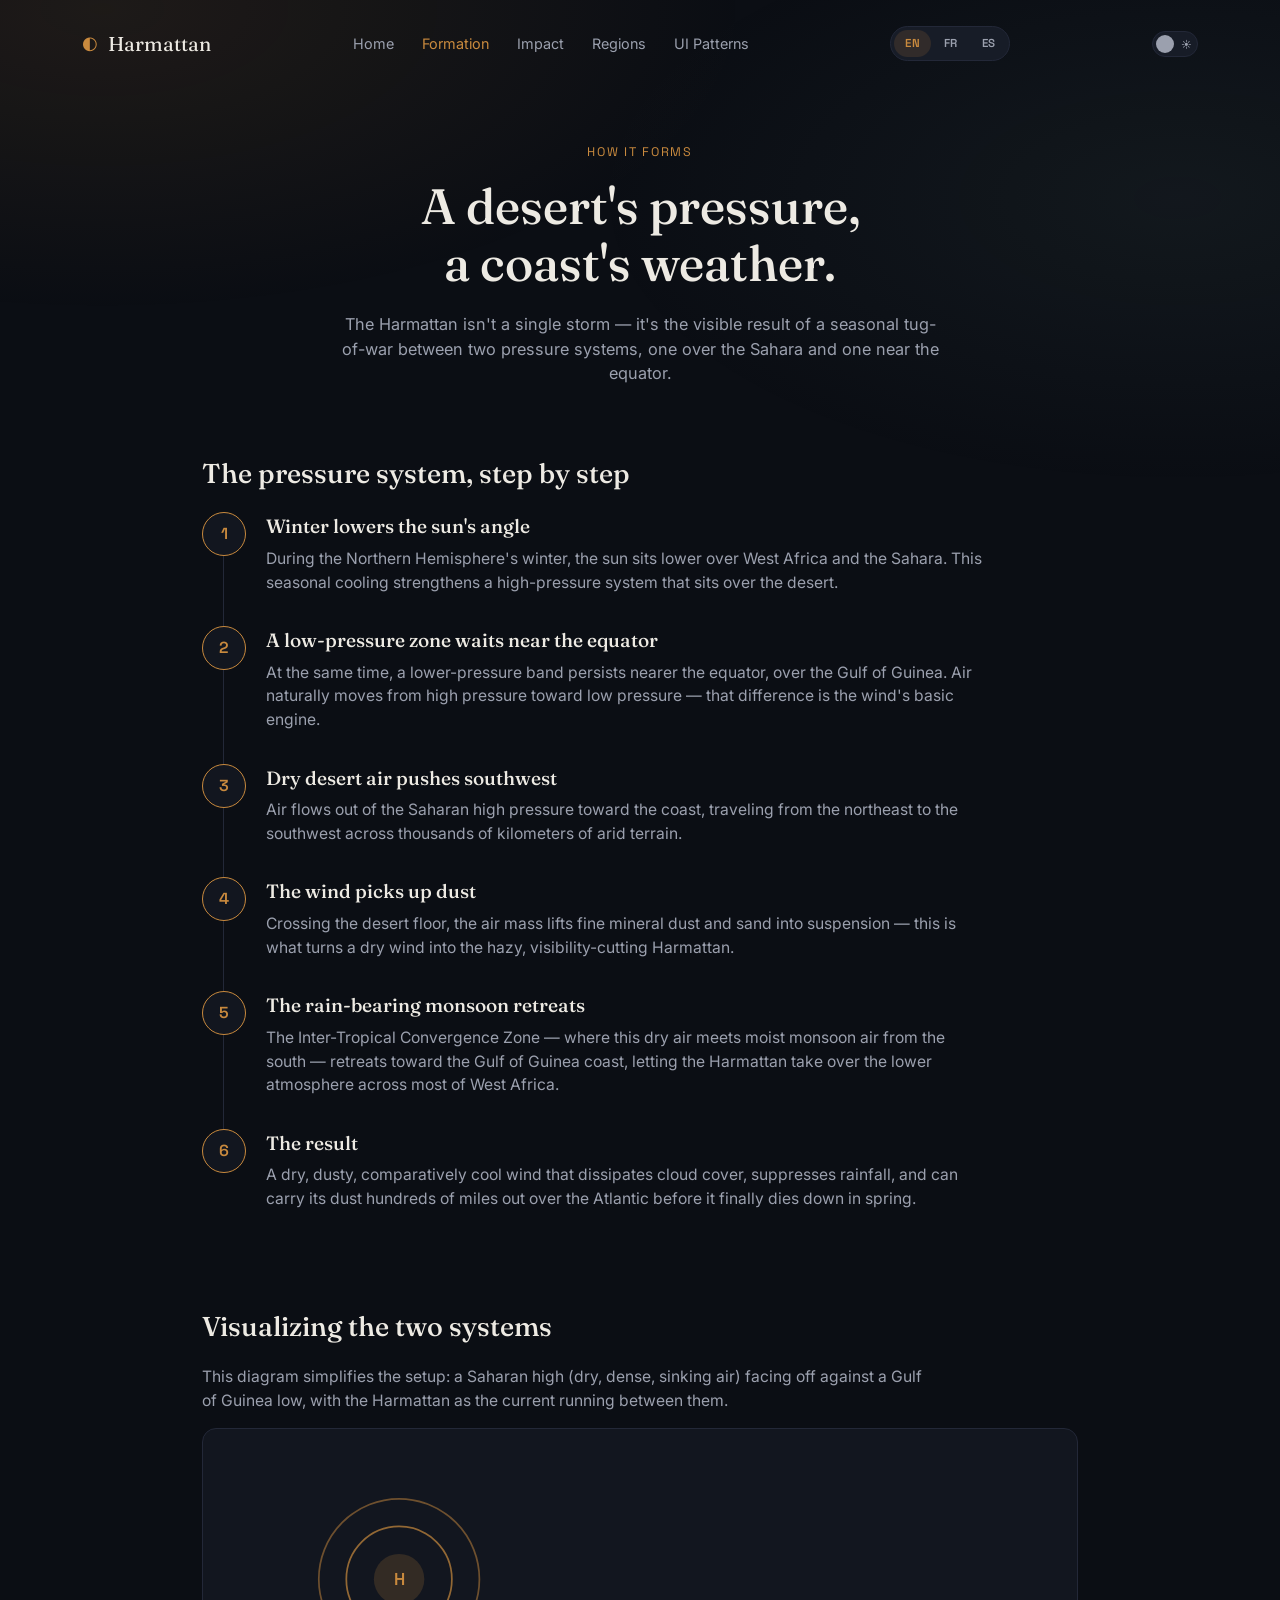
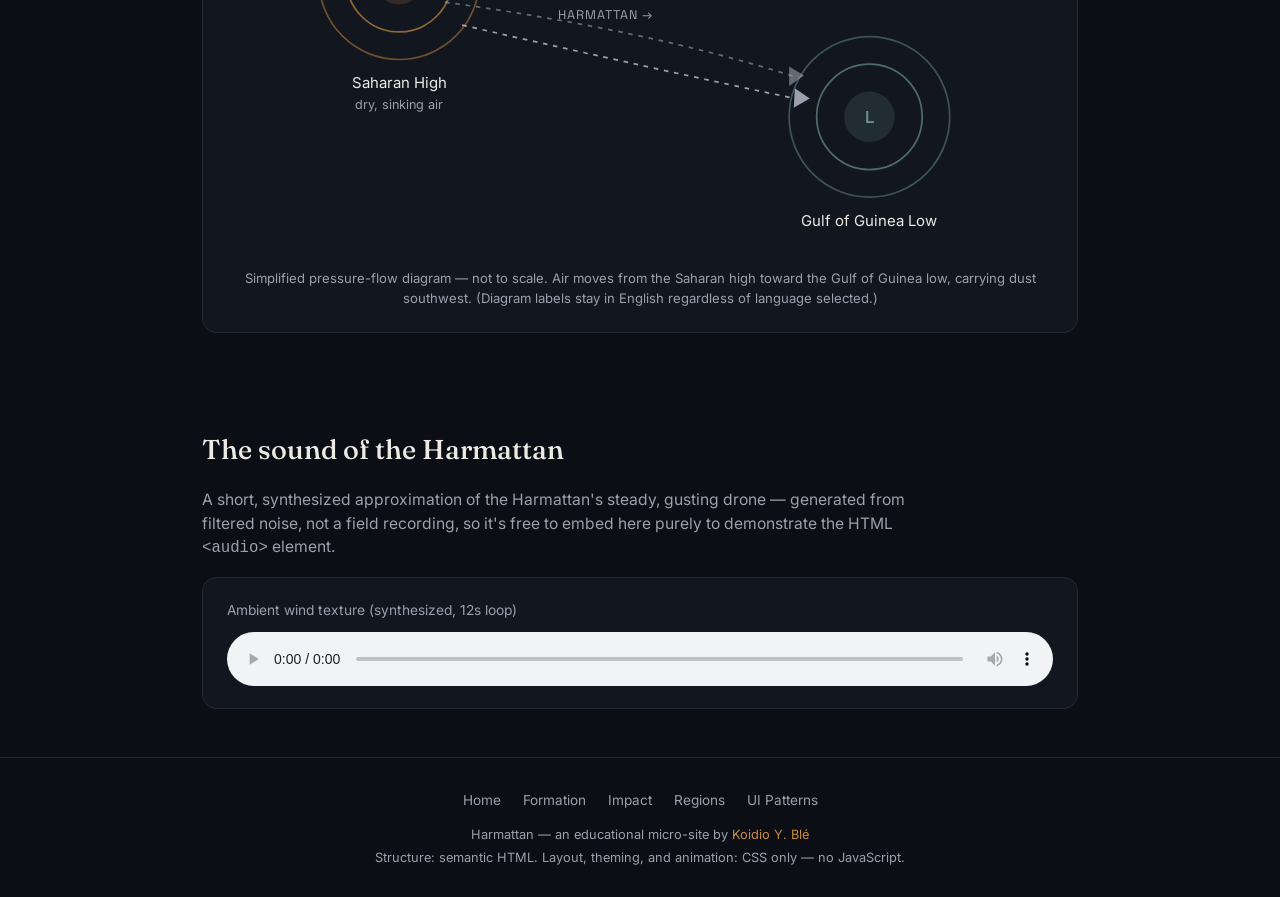
==== commit 9b4f4f2b: "Add files via upload" ====
--- a/formation.html
+++ b/formation.html
@@ -150,7 +150,7 @@
         <span lang="es">Este diagrama simplifica la situación: un anticiclón sahariano (aire seco, denso, descendente) frente a una baja presión del golfo de Guinea, con el Harmattan como la corriente que fluye entre ambos.</span>
       </p>
       <figure class="figure">
-        <svg viewBox="0 0 720 320" xmlns="http://www.w3.org/2000/svg" role="img" aria-labelledby="pressure-diagram-title">
+        <svg viewBox="0 0 720 350" xmlns="http://www.w3.org/2000/svg" role="img" aria-labelledby="pressure-diagram-title">
           <title id="pressure-diagram-title">Diagram of the Saharan high-pressure system pushing dry air southwest toward the Gulf of Guinea low-pressure zone</title>
 
           <circle cx="150" cy="110" r="70" fill="none" stroke="var(--accent)" stroke-width="1.5" opacity="0.5"/>
